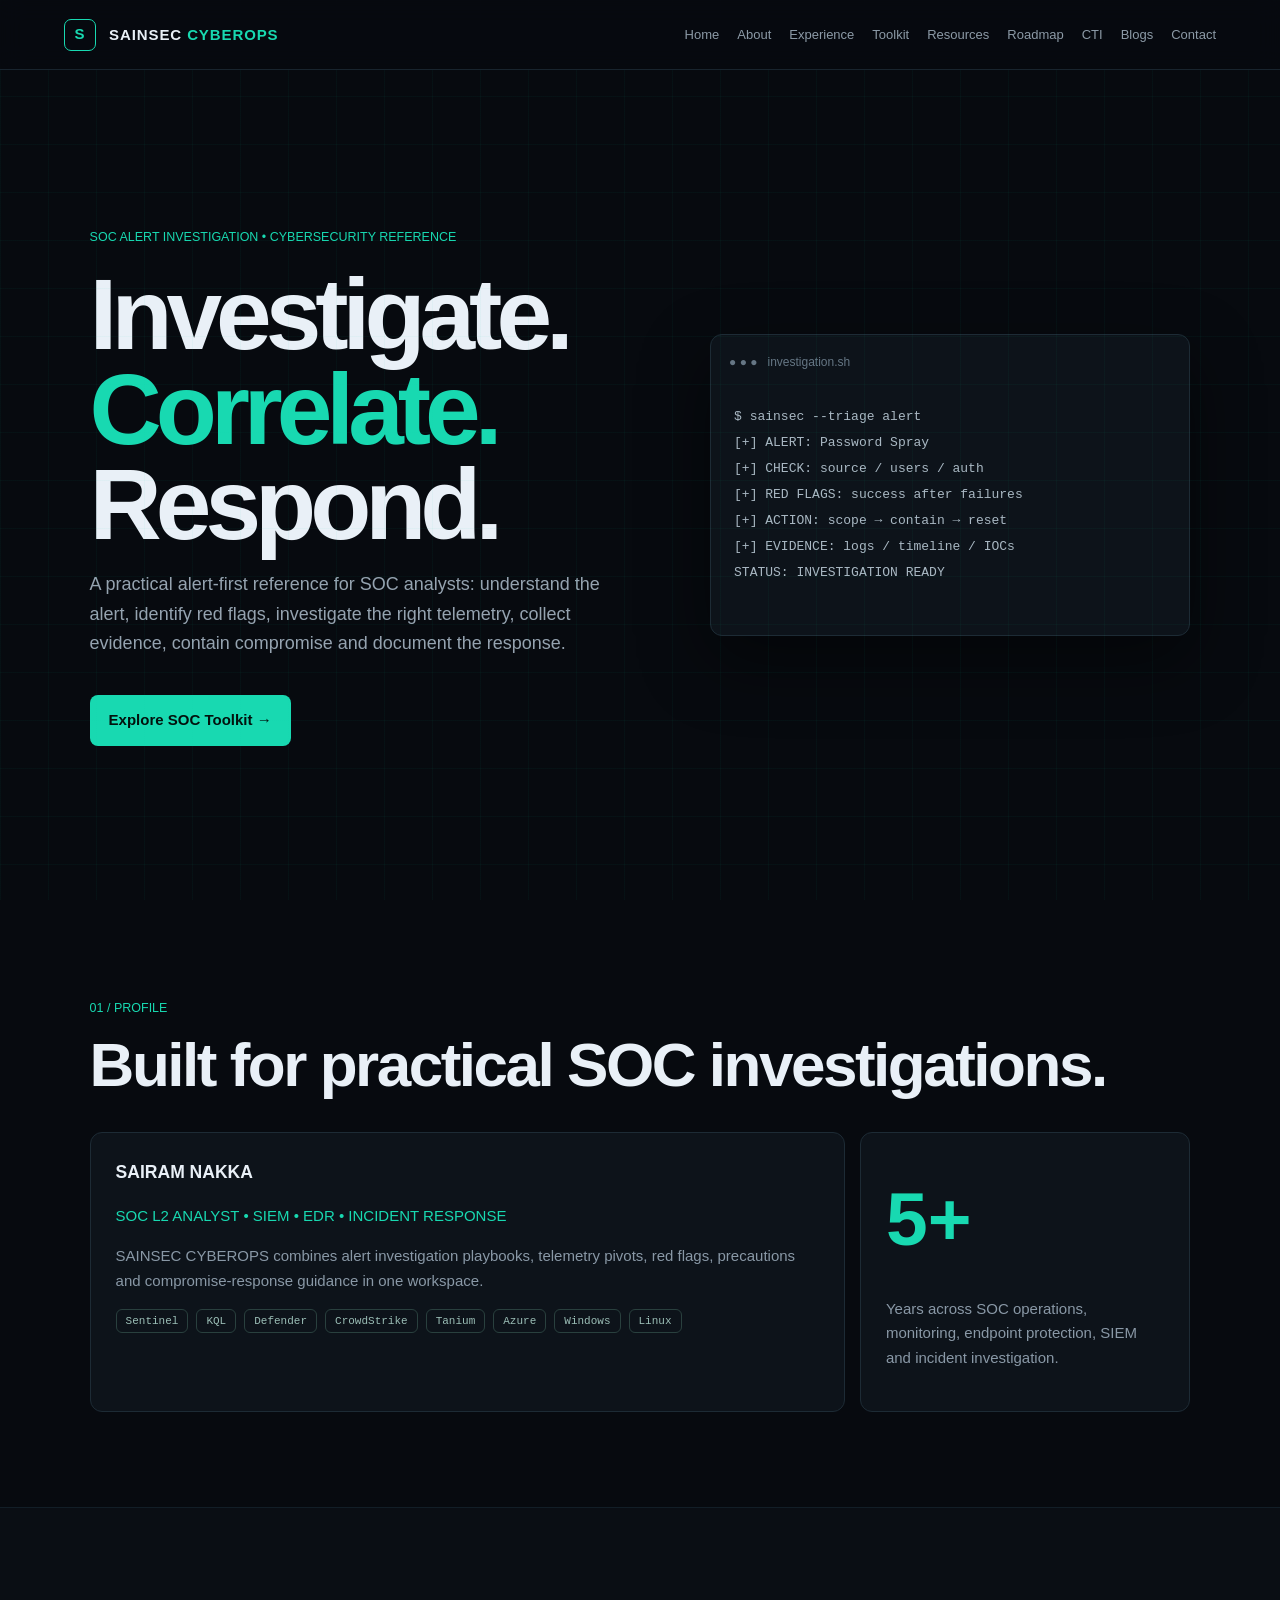
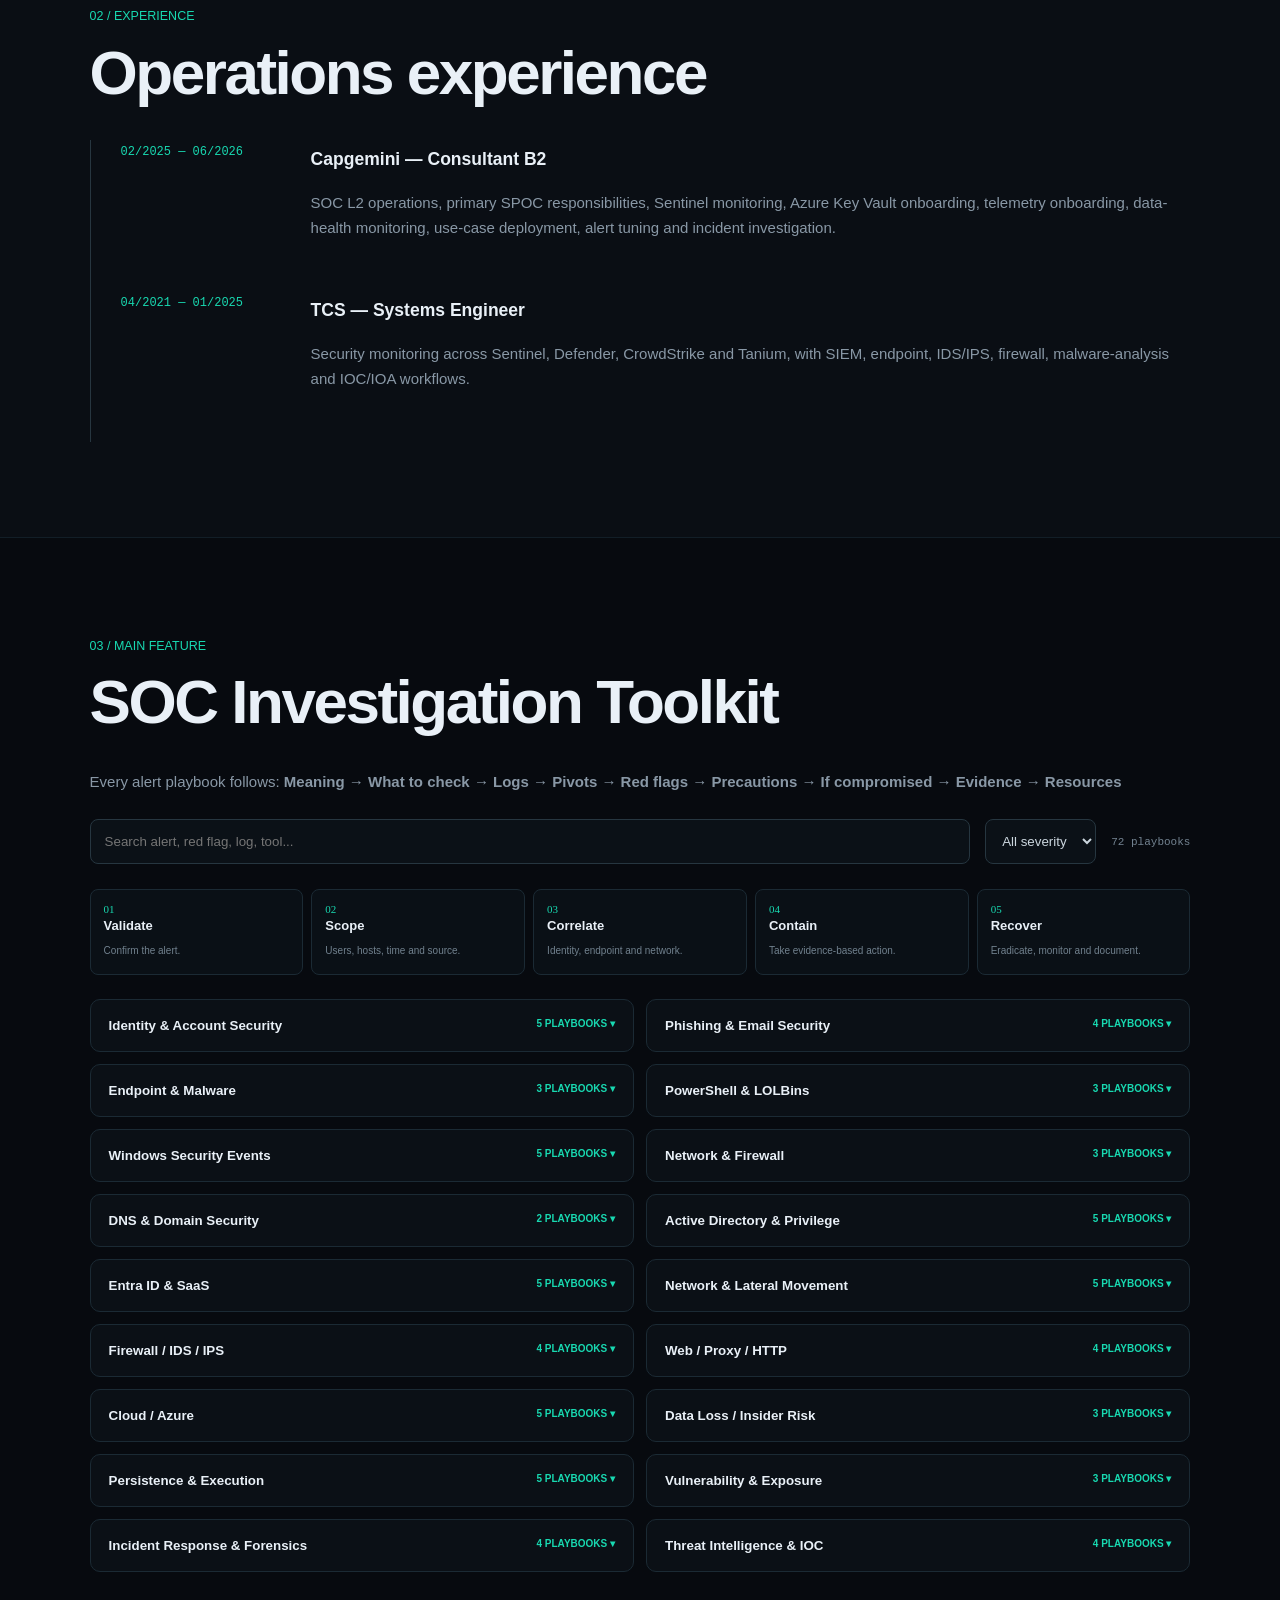
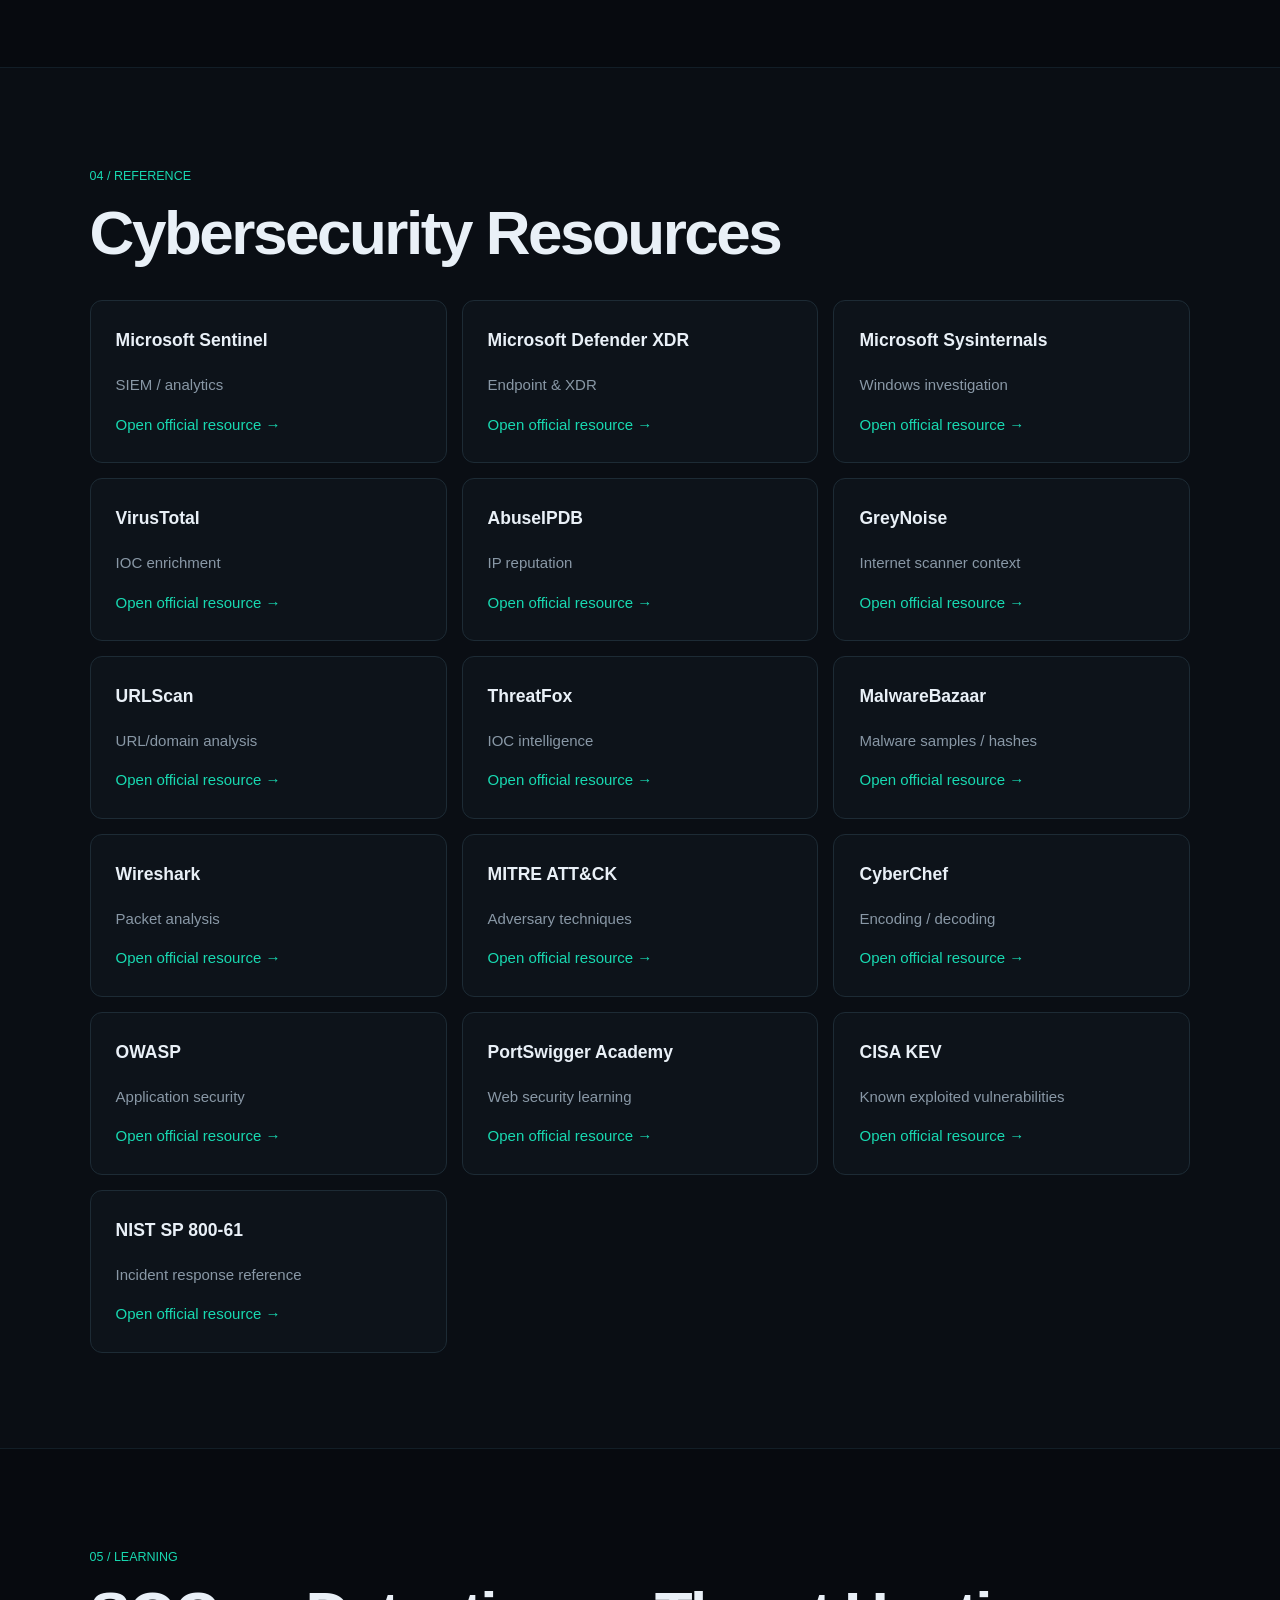
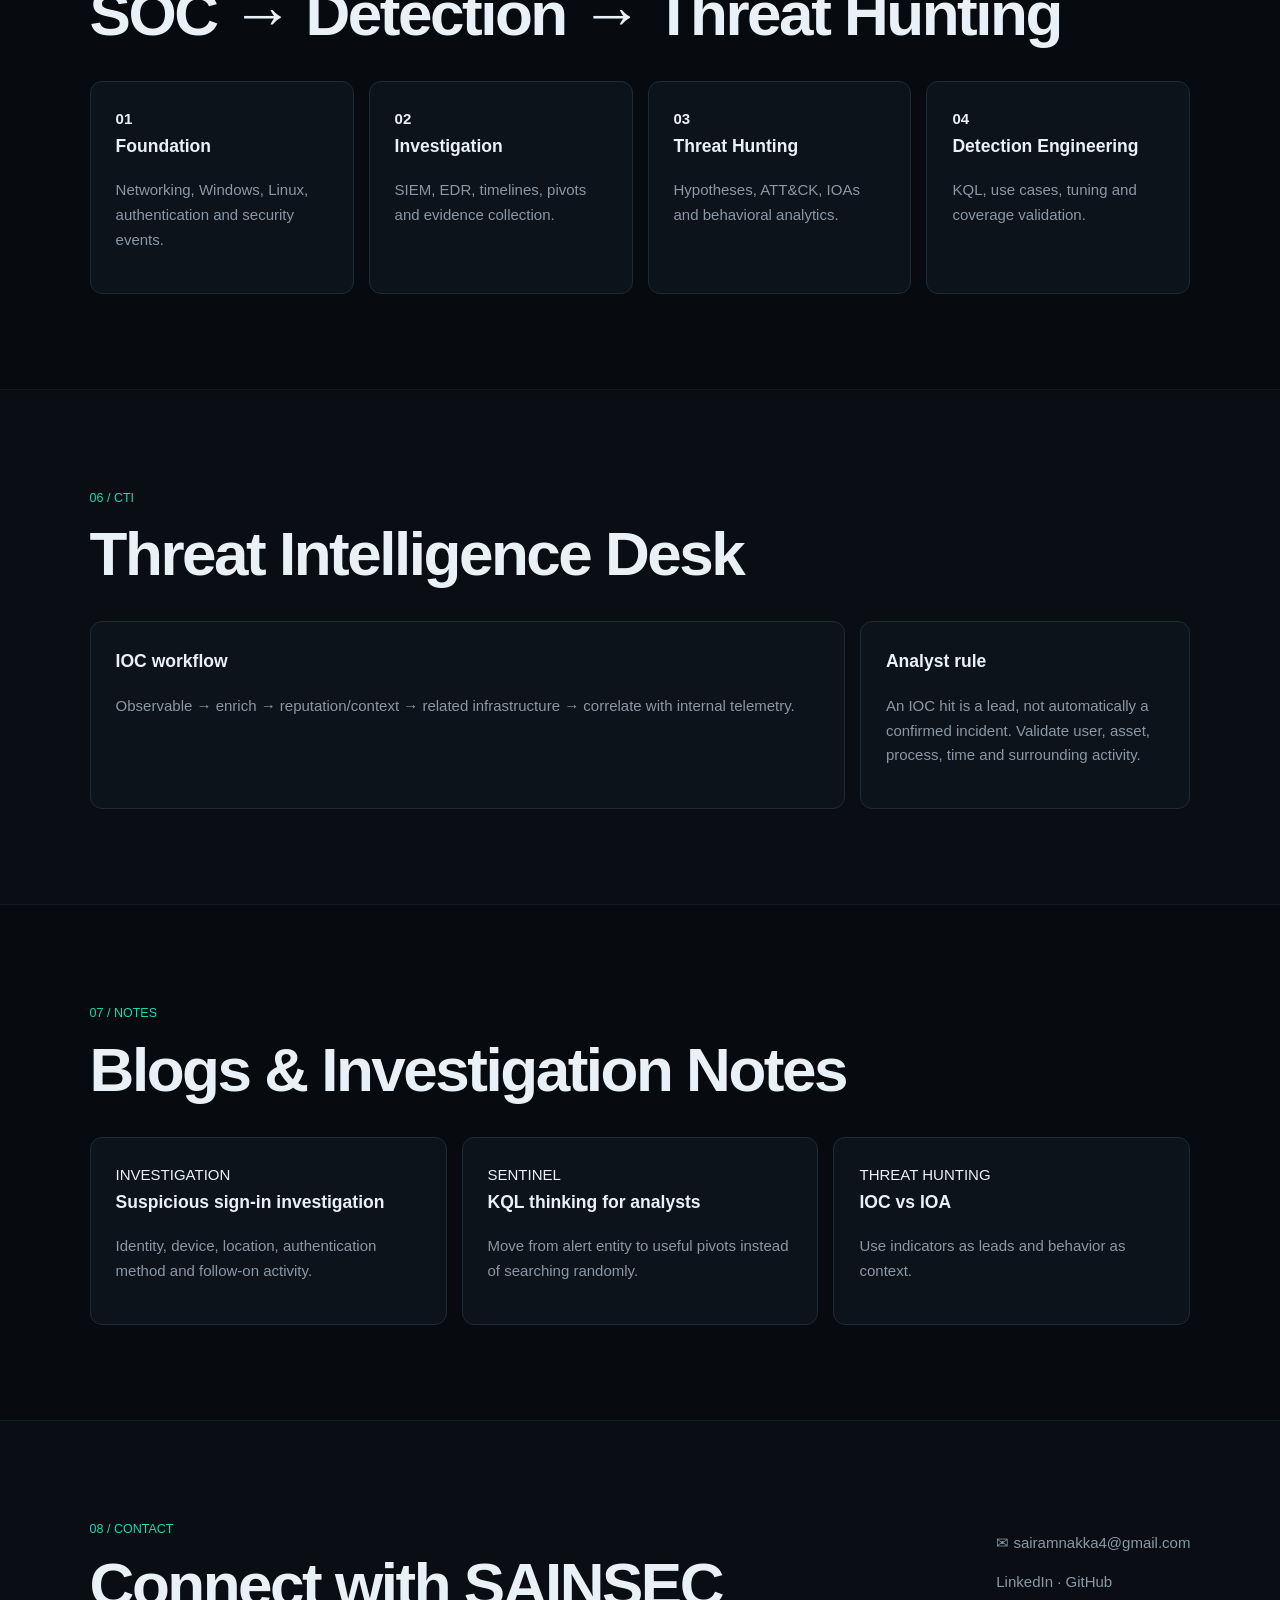
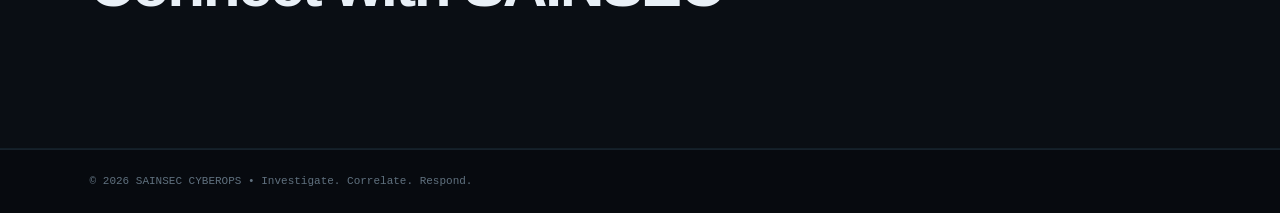
==== index.html @ 19886280 "Initial SAINSEC CYBEROPS website" ====
<!doctype html><html lang="en"><head>
<meta charset="utf-8"><meta name="viewport" content="width=device-width,initial-scale=1">
<title>SAINSEC CYBEROPS</title><meta name="description" content="SOC Alert Investigation & Cybersecurity Reference">
<link rel="stylesheet" href="style.css"></head><body>
<header><a class="brand" href="#home"><b>S</b> SAINSEC <span>CYBEROPS</span></a>
<nav><a href="#home">Home</a><a href="#about">About</a><a href="#experience">Experience</a><a href="#toolkit">Toolkit</a><a href="#resources">Resources</a><a href="#roadmap">Roadmap</a><a href="#cti">CTI</a><a href="#blogs">Blogs</a><a href="#contact">Contact</a></nav><button id="menu">☰</button></header>
<main>
<section id="home" class="hero"><div><small>SOC ALERT INVESTIGATION • CYBERSECURITY REFERENCE</small><h1>Investigate.<br><em>Correlate.</em><br>Respond.</h1><p>A practical alert-first reference for SOC analysts: understand the alert, identify red flags, investigate the right telemetry, collect evidence, contain compromise and document the response.</p><a class="btn" href="#toolkit">Explore SOC Toolkit →</a></div><div class="terminal"><div>● ● ● &nbsp; investigation.sh</div><pre>$ sainsec --triage alert
[+] ALERT: Password Spray
[+] CHECK: source / users / auth
[+] RED FLAGS: success after failures
[+] ACTION: scope → contain → reset
[+] EVIDENCE: logs / timeline / IOCs
STATUS: INVESTIGATION READY</pre></div></section>

<section id="about"><small>01 / PROFILE</small><h2>Built for practical SOC investigations.</h2><div class="cards two"><article><h3>SAIRAM NAKKA</h3><p class="green">SOC L2 ANALYST • SIEM • EDR • INCIDENT RESPONSE</p><p>SAINSEC CYBEROPS combines alert investigation playbooks, telemetry pivots, red flags, precautions and compromise-response guidance in one workspace.</p><div class="chips"><span>Sentinel</span><span>KQL</span><span>Defender</span><span>CrowdStrike</span><span>Tanium</span><span>Azure</span><span>Windows</span><span>Linux</span></div></article><article><strong class="big">5+</strong><p>Years across SOC operations, monitoring, endpoint protection, SIEM and incident investigation.</p></article></div></section>

<section id="experience" class="dark"><small>02 / EXPERIENCE</small><h2>Operations experience</h2><div class="timeline"><article><b>02/2025 — 06/2026</b><div><h3>Capgemini — Consultant B2</h3><p>SOC L2 operations, primary SPOC responsibilities, Sentinel monitoring, Azure Key Vault onboarding, telemetry onboarding, data-health monitoring, use-case deployment, alert tuning and incident investigation.</p></div></article><article><b>04/2021 — 01/2025</b><div><h3>TCS — Systems Engineer</h3><p>Security monitoring across Sentinel, Defender, CrowdStrike and Tanium, with SIEM, endpoint, IDS/IPS, firewall, malware-analysis and IOC/IOA workflows.</p></div></article></div></section>

<section id="toolkit"><small>03 / MAIN FEATURE</small><h2>SOC Investigation Toolkit</h2><p class="muted">Every alert playbook follows: <b>Meaning → What to check → Logs → Pivots → Red flags → Precautions → If compromised → Evidence → Resources</b></p>
<div class="toolbar"><input id="search" placeholder="Search alert, red flag, log, tool..."><span id="count"></span></div><div class="methodology">
<div><b>01</b><span>Validate</span><small>Confirm the alert.</small></div>
<div><b>02</b><span>Scope</span><small>Users, hosts, time and source.</small></div>
<div><b>03</b><span>Correlate</span><small>Identity, endpoint and network.</small></div>
<div><b>04</b><span>Contain</span><small>Take evidence-based action.</small></div>
<div><b>05</b><span>Recover</span><small>Eradicate, monitor and document.</small></div>
</div><div id="toolkitGrid"></div></section>

<section id="resources" class="dark"><small>04 / REFERENCE</small><h2>Cybersecurity Resources</h2><div id="resourcesGrid" class="cards three"></div></section>
<section id="roadmap"><small>05 / LEARNING</small><h2>SOC → Detection → Threat Hunting</h2><div class="cards four"><article><b>01</b><h3>Foundation</h3><p>Networking, Windows, Linux, authentication and security events.</p></article><article><b>02</b><h3>Investigation</h3><p>SIEM, EDR, timelines, pivots and evidence collection.</p></article><article><b>03</b><h3>Threat Hunting</h3><p>Hypotheses, ATT&CK, IOAs and behavioral analytics.</p></article><article><b>04</b><h3>Detection Engineering</h3><p>KQL, use cases, tuning and coverage validation.</p></article></div></section>
<section id="cti" class="dark"><small>06 / CTI</small><h2>Threat Intelligence Desk</h2><div class="cards two"><article><h3>IOC workflow</h3><p>Observable → enrich → reputation/context → related infrastructure → correlate with internal telemetry.</p></article><article><h3>Analyst rule</h3><p>An IOC hit is a lead, not automatically a confirmed incident. Validate user, asset, process, time and surrounding activity.</p></article></div></section>
<section id="blogs"><small>07 / NOTES</small><h2>Blogs & Investigation Notes</h2><div class="cards three"><article><span>INVESTIGATION</span><h3>Suspicious sign-in investigation</h3><p>Identity, device, location, authentication method and follow-on activity.</p></article><article><span>SENTINEL</span><h3>KQL thinking for analysts</h3><p>Move from alert entity to useful pivots instead of searching randomly.</p></article><article><span>THREAT HUNTING</span><h3>IOC vs IOA</h3><p>Use indicators as leads and behavior as context.</p></article></div></section>
<section id="contact" class="dark contact"><div><small>08 / CONTACT</small><h2>Connect with SAINSEC</h2></div><div><p>✉ sairamnakka4@gmail.com</p><p><a href="https://www.linkedin.com/in/sairam-nakka-2b150a191">LinkedIn</a> · <a href="https://github.com/sairamnakka4">GitHub</a></p></div></section>
</main><footer>© 2026 SAINSEC CYBEROPS • Investigate. Correlate. Respond.</footer><script src="app.js"></script></body></html>
---- style.css ----
*{box-sizing:border-box}html{scroll-behavior:smooth}body{margin:0;background:#070a0f;color:#e9f0f7;font:15px/1.65 Inter,Arial,sans-serif}body:before{content:"";position:fixed;inset:0;pointer-events:none;background:linear-gradient(#12d9b10a 1px,transparent 1px),linear-gradient(90deg,#12d9b10a 1px,transparent 1px);background-size:48px 48px}a{color:inherit;text-decoration:none}header{position:sticky;top:0;z-index:5;height:70px;display:flex;align-items:center;justify-content:space-between;padding:0 5vw;background:#070a0fee;backdrop-filter:blur(12px);border-bottom:1px solid #18242e}.brand{font-weight:800;letter-spacing:.06em}.brand b{display:inline-grid;place-items:center;width:32px;height:32px;border:1px solid #18d9b1;color:#18d9b1;border-radius:7px;margin-right:8px}.brand span,small,.green{color:#18d9b1}nav{display:flex;gap:18px;color:#8c9aa7;font-size:13px}nav a:hover{color:#18d9b1}#menu{display:none;background:none;border:0;color:#18d9b1;font-size:24px}.hero,section{max-width:1450px;margin:auto;padding:95px 7vw}.hero{min-height:calc(100vh - 70px);display:grid;grid-template-columns:1.05fr .95fr;align-items:center;gap:7vw}.hero h1{font-size:clamp(55px,8vw,100px);line-height:.95;letter-spacing:-.06em;margin:18px 0}.hero em{color:#18d9b1;font-style:normal}.hero p{max-width:680px;color:#95a3b0;font-size:18px}.btn{display:inline-block;margin-top:18px;background:#18d9b1;color:#03110d;padding:13px 19px;border-radius:8px;font-weight:800}.terminal,article{background:#0d131a;border:1px solid #1d2b35;border-radius:12px}.terminal{padding:18px;box-shadow:0 25px 70px #0007}.terminal pre{white-space:pre-wrap;font:13px/2 "JetBrains Mono",monospace;color:#a9b8c3;padding:18px 5px}.terminal div{color:#657684;font-size:12px}.dark{max-width:none;background:#0a0e14;border-top:1px solid #121e27;border-bottom:1px solid #121e27}h2{font-size:clamp(38px,5vw,62px);line-height:1.05;letter-spacing:-.04em;margin:12px 0 35px}h3{margin-top:0}.cards{display:grid;gap:15px}.cards.two{grid-template-columns:1.6fr .7fr}.cards.three{grid-template-columns:repeat(3,1fr)}.cards.four{grid-template-columns:repeat(4,1fr)}article{padding:25px}.muted,p{color:#8998a6}.chips{display:flex;flex-wrap:wrap;gap:8px}.chips span{border:1px solid #29403e;border-radius:6px;padding:5px 9px;font:11px monospace;color:#9bbeb6}.big{font-size:75px;color:#18d9b1}.timeline{border-left:1px solid #273640}.timeline article{border:0;background:none;border-radius:0;display:grid;grid-template-columns:190px 1fr;padding:5px 0 35px 30px}.timeline article>b{color:#18d9b1;font:12px monospace}.toolbar{display:flex;gap:15px;margin:25px 0}.toolbar input{flex:1;background:#0b1117;border:1px solid #263640;color:#fff;padding:14px;border-radius:8px;outline:0}.toolbar input:focus{border-color:#18d9b1}.toolbar span{font:11px monospace;color:#738391;align-self:center}#toolkitGrid{display:grid;grid-template-columns:repeat(2,1fr);gap:12px}.category{border:1px solid #1b2a34;border-radius:10px;background:#0b1016;overflow:hidden}.cat-head,.alert button{width:100%;background:none;border:0;color:#e9f0f7;text-align:left;cursor:pointer}.cat-head{padding:18px;display:flex;justify-content:space-between;font-weight:700}.cat-head small{font-size:10px}.alerts{display:none;border-top:1px solid #1b2a34}.category.open .alerts{display:block}.alert{border:0;border-radius:0;border-bottom:1px solid #18252e}.alert button{padding:14px 18px;color:#b9c6d0;display:flex;justify-content:space-between}.alert button:hover{color:#18d9b1}.detail{display:none;padding:0 18px 20px}.alert.active .detail{display:block}.row{margin:11px 0}.row b{display:block;color:#18d9b1;font:10px monospace;text-transform:uppercase;margin-bottom:3px}.flag{color:#ff8a8a}.action{color:#9fe6bb}.links{display:flex;flex-wrap:wrap;gap:6px}.links a{font:10px monospace;color:#bcece0;border:1px solid #285046;padding:4px 7px;border-radius:5px}.contact{display:flex;justify-content:space-between;gap:30px}footer{padding:25px 7vw;color:#60717f;font:11px monospace;border-top:1px solid #17212b}@media(max-width:900px){nav{display:none}#menu{display:block}header:has(+main){}body.mobile nav{display:flex;position:absolute;top:70px;left:0;right:0;background:#070a0f;flex-direction:column;padding:20px 7vw}.hero,.cards.two{grid-template-columns:1fr}#toolkitGrid{grid-template-columns:1fr}.cards.three,.cards.four{grid-template-columns:1fr 1fr}.contact{display:block}.timeline article{grid-template-columns:1fr;gap:3px}}@media(max-width:600px){.hero,section{padding:70px 5vw}.cards.three,.cards.four{grid-template-columns:1fr}.hero h1{font-size:55px}}
.stack-grid{display:grid;grid-template-columns:repeat(4,1fr);gap:13px}.stack-grid>div{padding:21px;background:#0d131a;border:1px solid #1d2b35;border-radius:10px}.stack-grid b{color:#18d9b1;font-size:14px}.stack-grid p{font-size:12px;margin-bottom:0}.query{display:block;background:#080d12;border:1px solid #1e343b;border-radius:6px;padding:10px;color:#b7d9d0;font:11px/1.6 "JetBrains Mono",monospace;white-space:pre-wrap}@media(max-width:1100px){.stack-grid{grid-template-columns:repeat(2,1fr)}}@media(max-width:600px){.stack-grid{grid-template-columns:1fr}}

.methodology{display:grid;grid-template-columns:repeat(5,1fr);gap:8px;margin:0 0 24px}
.methodology>div{background:#0a1016;border:1px solid #1b2a34;border-radius:8px;padding:13px}
.methodology b{display:block;color:#18d9b1;font:11px "JetBrains Mono"}
.methodology span{display:block;font-weight:700;font-size:13px}
.methodology small{color:#71818e;font-size:10px}
#severity{background:#0b1117;border:1px solid #263640;color:#cbd6de;padding:13px 12px;border-radius:8px;outline:0}
.copyrow{display:flex;justify-content:flex-end;margin-top:7px}
.copy-kql{background:#12201f;border:1px solid #285046;color:#bcece0;padding:5px 8px;border-radius:5px;font:10px "JetBrains Mono";cursor:pointer}
.copy-kql:hover{border-color:#18d9b1;color:#18d9b1}
.query-note{display:block;color:#637482;margin-top:7px}
@media(max-width:900px){.methodology{grid-template-columns:1fr 1fr}.toolbar{flex-wrap:wrap}.toolbar input{min-width:100%}}
@media(max-width:600px){.methodology{grid-template-columns:1fr}.toolbar{display:block}.toolbar>*{width:100%;margin:0 0 8px}}
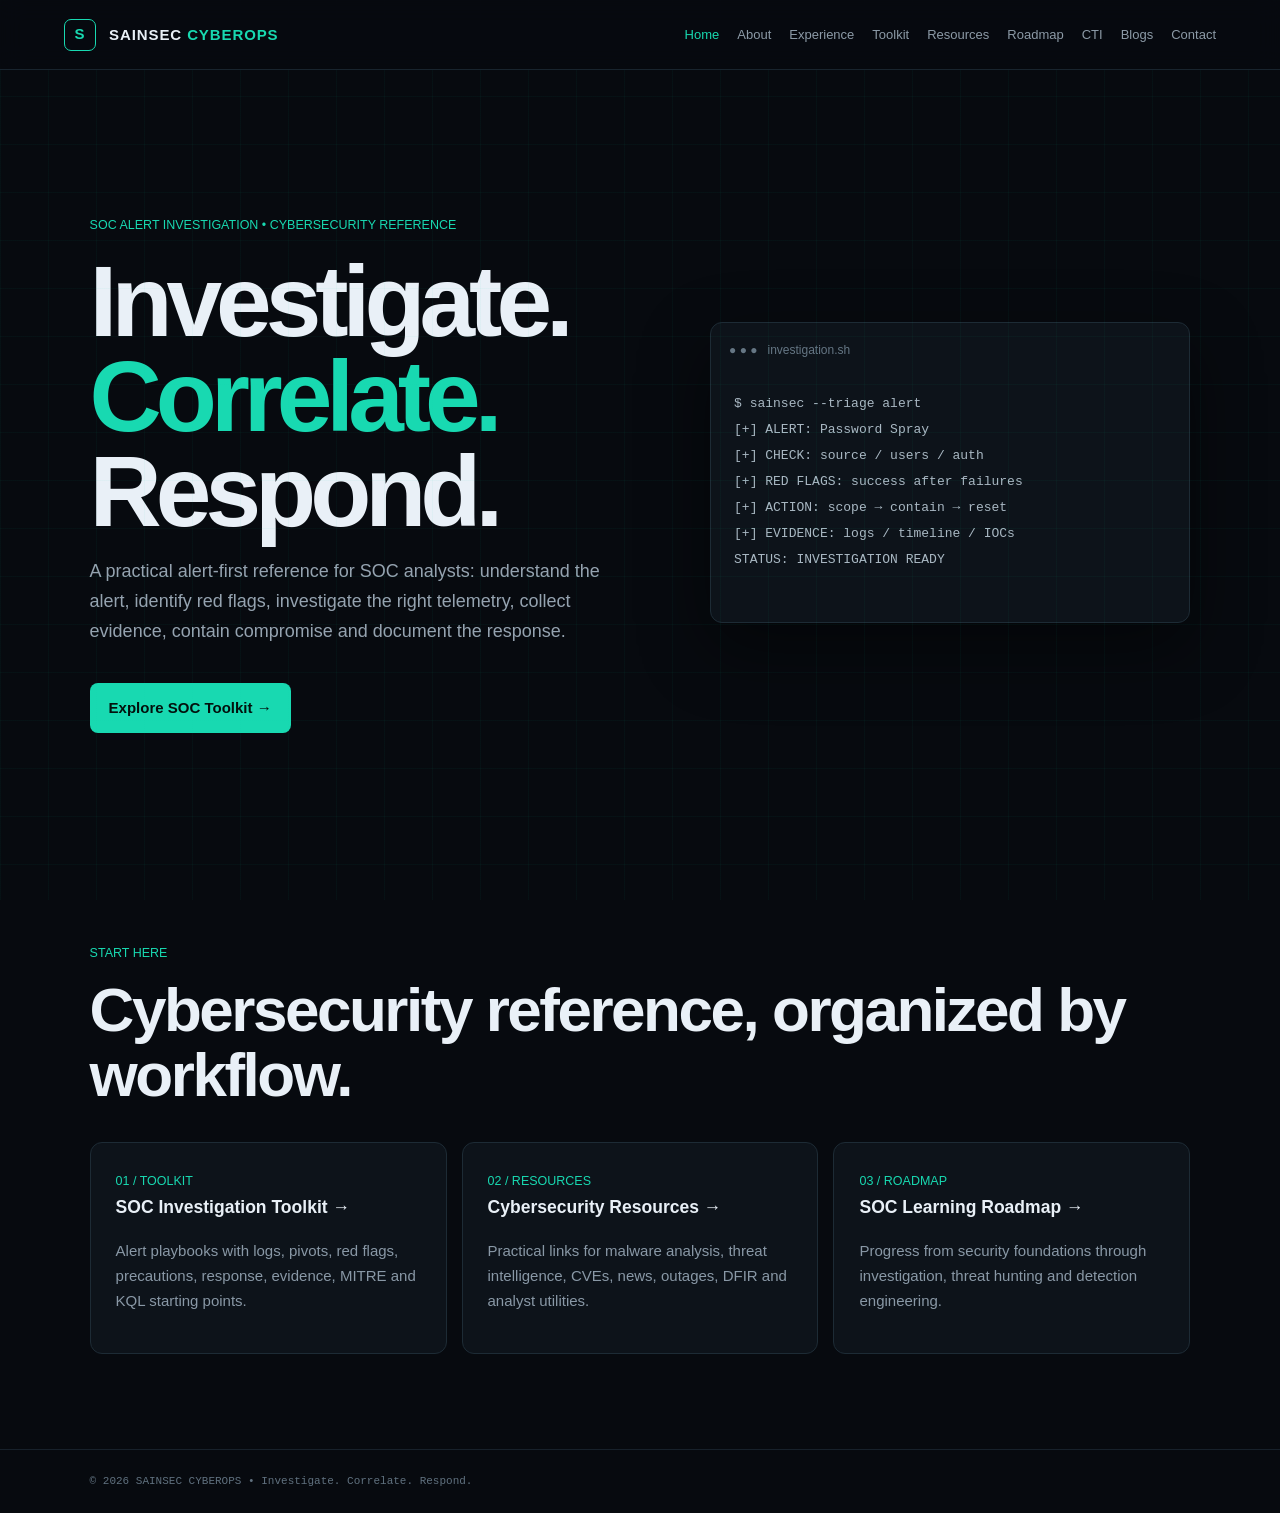
==== commit 58accdcf: "SAINSEC CYBEROPS to multi-page website" ====
--- a/index.html
+++ b/index.html
@@ -1,34 +1,9 @@
-<!doctype html><html lang="en"><head>
-<meta charset="utf-8"><meta name="viewport" content="width=device-width,initial-scale=1">
-<title>SAINSEC CYBEROPS</title><meta name="description" content="SOC Alert Investigation & Cybersecurity Reference">
-<link rel="stylesheet" href="style.css"></head><body>
-<header><a class="brand" href="#home"><b>S</b> SAINSEC <span>CYBEROPS</span></a>
-<nav><a href="#home">Home</a><a href="#about">About</a><a href="#experience">Experience</a><a href="#toolkit">Toolkit</a><a href="#resources">Resources</a><a href="#roadmap">Roadmap</a><a href="#cti">CTI</a><a href="#blogs">Blogs</a><a href="#contact">Contact</a></nav><button id="menu">☰</button></header>
-<main>
-<section id="home" class="hero"><div><small>SOC ALERT INVESTIGATION • CYBERSECURITY REFERENCE</small><h1>Investigate.<br><em>Correlate.</em><br>Respond.</h1><p>A practical alert-first reference for SOC analysts: understand the alert, identify red flags, investigate the right telemetry, collect evidence, contain compromise and document the response.</p><a class="btn" href="#toolkit">Explore SOC Toolkit →</a></div><div class="terminal"><div>● ● ● &nbsp; investigation.sh</div><pre>$ sainsec --triage alert
+<!doctype html><html lang="en"><head><meta charset="utf-8"><meta name="viewport" content="width=device-width,initial-scale=1"><title>SOC Alert Investigation & Cybersecurity Reference | SAINSEC CYBEROPS</title><meta name="description" content="Practical SOC alert investigation, cybersecurity tooling, threat intelligence and incident response reference."><link rel="stylesheet" href="style.css"></head><body><header><a class="brand" href="index.html"><b>S</b> SAINSEC <span>CYBEROPS</span></a><nav><a class="active" href="index.html">Home</a><a class="" href="about.html">About</a><a class="" href="experience.html">Experience</a><a class="" href="toolkit.html">Toolkit</a><a class="" href="resources.html">Resources</a><a class="" href="roadmap.html">Roadmap</a><a class="" href="cti.html">CTI</a><a class="" href="blogs.html">Blogs</a><a class="" href="contact.html">Contact</a></nav><button id="menu">☰</button></header><main>
+<section class="hero page-hero"><div><small>SOC ALERT INVESTIGATION • CYBERSECURITY REFERENCE</small><h1>Investigate.<br><em>Correlate.</em><br>Respond.</h1><p>A practical alert-first reference for SOC analysts: understand the alert, identify red flags, investigate the right telemetry, collect evidence, contain compromise and document the response.</p><a class="btn" href="toolkit.html">Explore SOC Toolkit →</a></div><div class="terminal"><div>● ● ● &nbsp; investigation.sh</div><pre>$ sainsec --triage alert
 [+] ALERT: Password Spray
 [+] CHECK: source / users / auth
 [+] RED FLAGS: success after failures
 [+] ACTION: scope → contain → reset
 [+] EVIDENCE: logs / timeline / IOCs
 STATUS: INVESTIGATION READY</pre></div></section>
-
-<section id="about"><small>01 / PROFILE</small><h2>Built for practical SOC investigations.</h2><div class="cards two"><article><h3>SAIRAM NAKKA</h3><p class="green">SOC L2 ANALYST • SIEM • EDR • INCIDENT RESPONSE</p><p>SAINSEC CYBEROPS combines alert investigation playbooks, telemetry pivots, red flags, precautions and compromise-response guidance in one workspace.</p><div class="chips"><span>Sentinel</span><span>KQL</span><span>Defender</span><span>CrowdStrike</span><span>Tanium</span><span>Azure</span><span>Windows</span><span>Linux</span></div></article><article><strong class="big">5+</strong><p>Years across SOC operations, monitoring, endpoint protection, SIEM and incident investigation.</p></article></div></section>
-
-<section id="experience" class="dark"><small>02 / EXPERIENCE</small><h2>Operations experience</h2><div class="timeline"><article><b>02/2025 — 06/2026</b><div><h3>Capgemini — Consultant B2</h3><p>SOC L2 operations, primary SPOC responsibilities, Sentinel monitoring, Azure Key Vault onboarding, telemetry onboarding, data-health monitoring, use-case deployment, alert tuning and incident investigation.</p></div></article><article><b>04/2021 — 01/2025</b><div><h3>TCS — Systems Engineer</h3><p>Security monitoring across Sentinel, Defender, CrowdStrike and Tanium, with SIEM, endpoint, IDS/IPS, firewall, malware-analysis and IOC/IOA workflows.</p></div></article></div></section>
-
-<section id="toolkit"><small>03 / MAIN FEATURE</small><h2>SOC Investigation Toolkit</h2><p class="muted">Every alert playbook follows: <b>Meaning → What to check → Logs → Pivots → Red flags → Precautions → If compromised → Evidence → Resources</b></p>
-<div class="toolbar"><input id="search" placeholder="Search alert, red flag, log, tool..."><span id="count"></span></div><div class="methodology">
-<div><b>01</b><span>Validate</span><small>Confirm the alert.</small></div>
-<div><b>02</b><span>Scope</span><small>Users, hosts, time and source.</small></div>
-<div><b>03</b><span>Correlate</span><small>Identity, endpoint and network.</small></div>
-<div><b>04</b><span>Contain</span><small>Take evidence-based action.</small></div>
-<div><b>05</b><span>Recover</span><small>Eradicate, monitor and document.</small></div>
-</div><div id="toolkitGrid"></div></section>
-
-<section id="resources" class="dark"><small>04 / REFERENCE</small><h2>Cybersecurity Resources</h2><div id="resourcesGrid" class="cards three"></div></section>
-<section id="roadmap"><small>05 / LEARNING</small><h2>SOC → Detection → Threat Hunting</h2><div class="cards four"><article><b>01</b><h3>Foundation</h3><p>Networking, Windows, Linux, authentication and security events.</p></article><article><b>02</b><h3>Investigation</h3><p>SIEM, EDR, timelines, pivots and evidence collection.</p></article><article><b>03</b><h3>Threat Hunting</h3><p>Hypotheses, ATT&CK, IOAs and behavioral analytics.</p></article><article><b>04</b><h3>Detection Engineering</h3><p>KQL, use cases, tuning and coverage validation.</p></article></div></section>
-<section id="cti" class="dark"><small>06 / CTI</small><h2>Threat Intelligence Desk</h2><div class="cards two"><article><h3>IOC workflow</h3><p>Observable → enrich → reputation/context → related infrastructure → correlate with internal telemetry.</p></article><article><h3>Analyst rule</h3><p>An IOC hit is a lead, not automatically a confirmed incident. Validate user, asset, process, time and surrounding activity.</p></article></div></section>
-<section id="blogs"><small>07 / NOTES</small><h2>Blogs & Investigation Notes</h2><div class="cards three"><article><span>INVESTIGATION</span><h3>Suspicious sign-in investigation</h3><p>Identity, device, location, authentication method and follow-on activity.</p></article><article><span>SENTINEL</span><h3>KQL thinking for analysts</h3><p>Move from alert entity to useful pivots instead of searching randomly.</p></article><article><span>THREAT HUNTING</span><h3>IOC vs IOA</h3><p>Use indicators as leads and behavior as context.</p></article></div></section>
-<section id="contact" class="dark contact"><div><small>08 / CONTACT</small><h2>Connect with SAINSEC</h2></div><div><p>✉ sairamnakka4@gmail.com</p><p><a href="https://www.linkedin.com/in/sairam-nakka-2b150a191">LinkedIn</a> · <a href="https://github.com/sairamnakka4">GitHub</a></p></div></section>
-</main><footer>© 2026 SAINSEC CYBEROPS • Investigate. Correlate. Respond.</footer><script src="app.js"></script></body></html>+<section class="home-links"><small>START HERE</small><h2>Cybersecurity reference, organized by workflow.</h2><div class="cards three"><a class="article-link" href="toolkit.html"><article><small>01 / TOOLKIT</small><h3>SOC Investigation Toolkit →</h3><p>Alert playbooks with logs, pivots, red flags, precautions, response, evidence, MITRE and KQL starting points.</p></article></a><a class="article-link" href="resources.html"><article><small>02 / RESOURCES</small><h3>Cybersecurity Resources →</h3><p>Practical links for malware analysis, threat intelligence, CVEs, news, outages, DFIR and analyst utilities.</p></article></a><a class="article-link" href="roadmap.html"><article><small>03 / ROADMAP</small><h3>SOC Learning Roadmap →</h3><p>Progress from security foundations through investigation, threat hunting and detection engineering.</p></article></a></div></section></main><footer>© 2026 SAINSEC CYBEROPS • Investigate. Correlate. Respond.</footer><script src="app.js"></script></body></html>
--- a/style.css
+++ b/style.css
@@ -13,3 +13,17 @@
 .query-note{display:block;color:#637482;margin-top:7px}
 @media(max-width:900px){.methodology{grid-template-columns:1fr 1fr}.toolbar{flex-wrap:wrap}.toolbar input{min-width:100%}}
 @media(max-width:600px){.methodology{grid-template-columns:1fr}.toolbar{display:block}.toolbar>*{width:100%;margin:0 0 8px}}
+/* ===== RESOURCE REFERENCE CARDS ===== */
+#resourcesGrid{display:grid;gap:12px}.resource-category{border:1px solid #1b2a34;border-radius:10px;background:#0b1016;overflow:hidden}.resource-cat-head{width:100%;background:none;border:0;color:#e9f0f7;text-align:left;cursor:pointer;padding:18px;display:flex;justify-content:space-between;align-items:center;gap:20px}.resource-cat-head:hover{background:#0e151c}.resource-cat-head span:first-child{display:flex;flex-direction:column;gap:3px}.resource-cat-head small{font:10px "JetBrains Mono",monospace;color:#18d9b1}.resource-cat-head strong{font-size:18px}.resource-count{font:10px "JetBrains Mono",monospace;color:#738391;white-space:nowrap}.resource-desc{display:none;padding:0 18px 16px;color:#8998a6;font-size:13px;border-bottom:1px solid #1b2a34}.resource-items{display:none;padding:12px;gap:10px}.resource-category.open .resource-desc{display:block}.resource-category.open .resource-items{display:grid;grid-template-columns:repeat(2,1fr)}.resource-card{padding:17px;border:1px solid #1d2b35;background:#0d131a;border-radius:10px}.resource-card h3{font-size:15px;margin:0}.resource-top{display:flex;align-items:center;justify-content:space-between;gap:10px}.resource-link{font:10px "JetBrains Mono",monospace;color:#18d9b1;border:1px solid #285046;padding:5px 8px;border-radius:5px;white-space:nowrap}.resource-link:hover{border-color:#18d9b1;background:#12201f}.resource-card ul{margin:12px 0 0;padding-left:18px}.resource-card li{color:#8998a6;font-size:12px;line-height:1.65;margin:5px 0}.resource-card li b{color:#18d9b1;font:10px "JetBrains Mono",monospace;text-transform:uppercase}@media(max-width:900px){.resource-category.open .resource-items{grid-template-columns:1fr}}@media(max-width:600px){.resource-cat-head{align-items:flex-start}.resource-count{font-size:9px}.resource-card{padding:14px}}
+/* ===== MULTI-PAGE NAVIGATION ===== */
+nav a.active{color:#18d9b1}
+.page-head{max-width:1450px;padding-top:90px;padding-bottom:55px}
+.page-head h1{font-size:clamp(48px,7vw,88px);line-height:1;letter-spacing:-.055em;max-width:1000px;margin:14px 0 20px}
+.page-head>p{max-width:850px;font-size:18px}
+.page-hero{padding-top:70px}
+.home-links{padding-top:40px}
+.article-link{display:block}
+.article-link article{height:100%;transition:transform .18s,border-color .18s}
+.article-link:hover article{transform:translateY(-3px);border-color:#18d9b1}
+.resources-page-grid{display:grid;gap:12px}
+@media(max-width:900px){.page-head{padding-top:70px}.page-hero{padding-top:60px}}
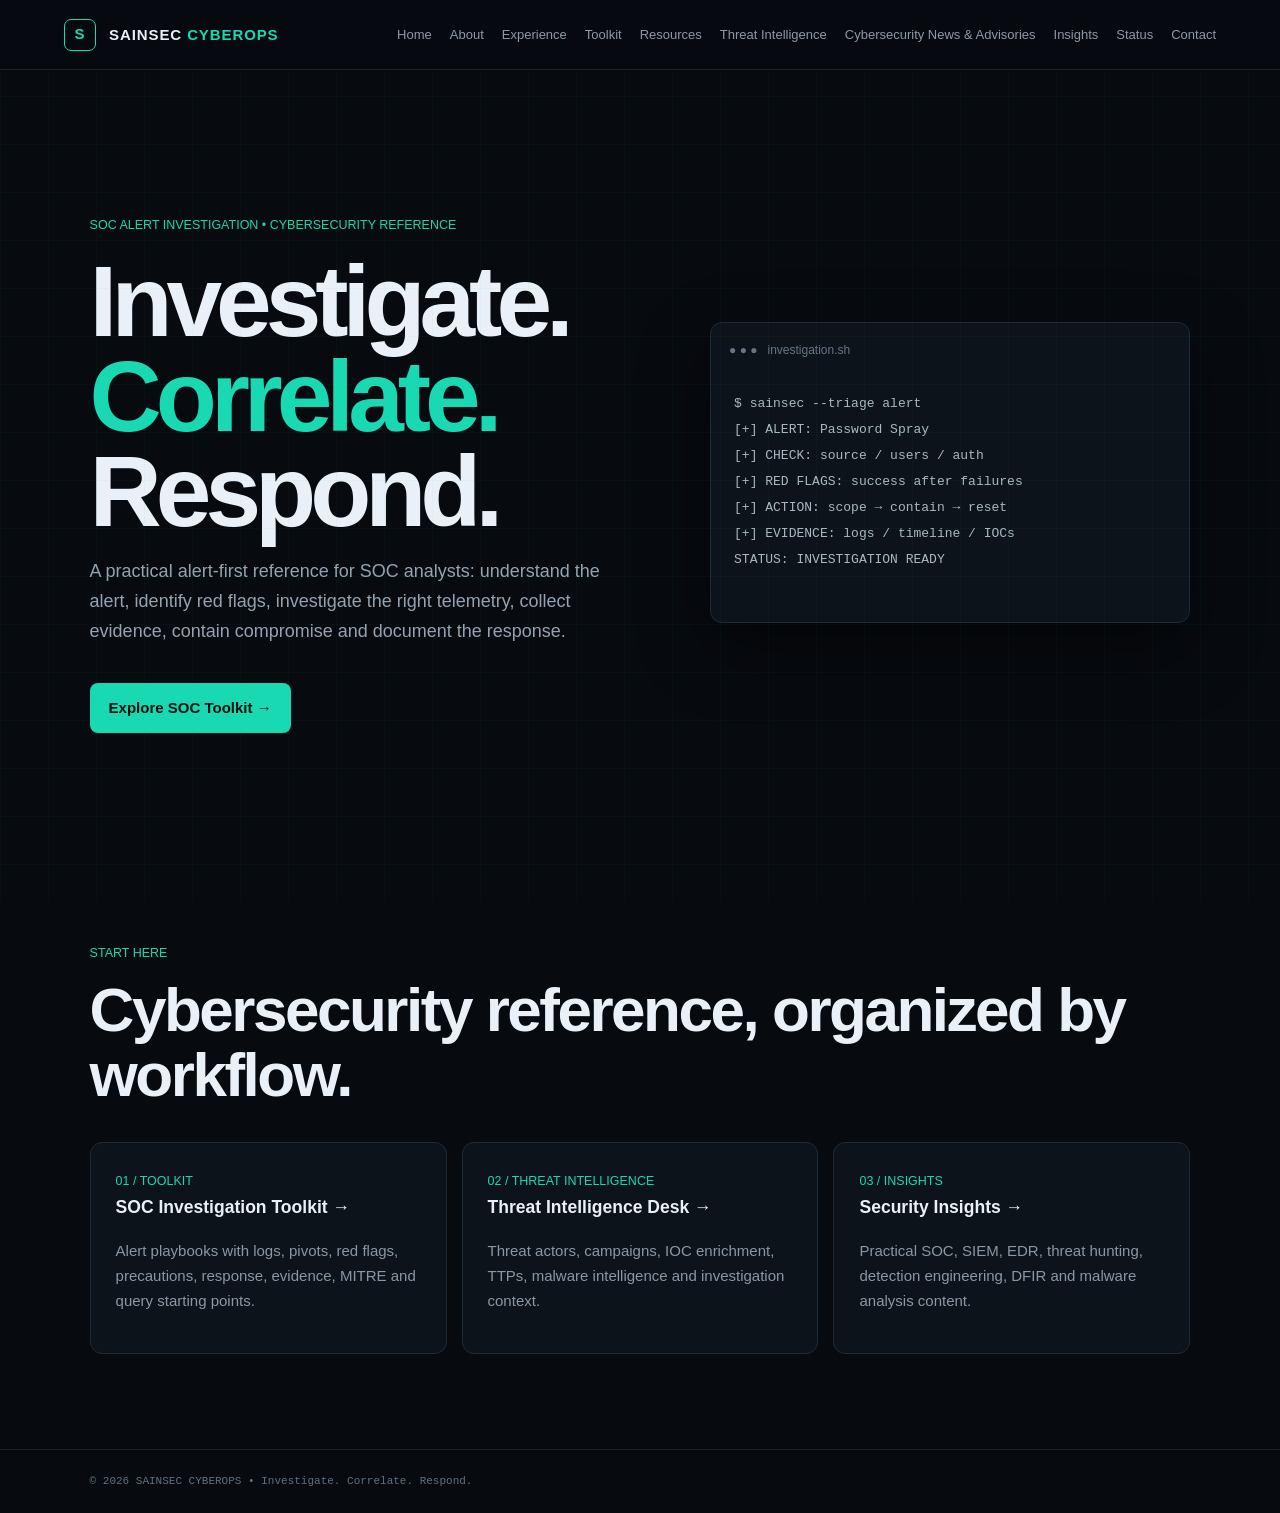
==== commit 741c3ecd: "Update SAINSEC CyberOps website" ====
--- a/index.html
+++ b/index.html
@@ -1,9 +1,9 @@
-<!doctype html><html lang="en"><head><meta charset="utf-8"><meta name="viewport" content="width=device-width,initial-scale=1"><title>SOC Alert Investigation & Cybersecurity Reference | SAINSEC CYBEROPS</title><meta name="description" content="Practical SOC alert investigation, cybersecurity tooling, threat intelligence and incident response reference."><link rel="stylesheet" href="style.css"></head><body><header><a class="brand" href="index.html"><b>S</b> SAINSEC <span>CYBEROPS</span></a><nav><a class="active" href="index.html">Home</a><a class="" href="about.html">About</a><a class="" href="experience.html">Experience</a><a class="" href="toolkit.html">Toolkit</a><a class="" href="resources.html">Resources</a><a class="" href="roadmap.html">Roadmap</a><a class="" href="cti.html">CTI</a><a class="" href="blogs.html">Blogs</a><a class="" href="contact.html">Contact</a></nav><button id="menu">☰</button></header><main>
-<section class="hero page-hero"><div><small>SOC ALERT INVESTIGATION • CYBERSECURITY REFERENCE</small><h1>Investigate.<br><em>Correlate.</em><br>Respond.</h1><p>A practical alert-first reference for SOC analysts: understand the alert, identify red flags, investigate the right telemetry, collect evidence, contain compromise and document the response.</p><a class="btn" href="toolkit.html">Explore SOC Toolkit →</a></div><div class="terminal"><div>● ● ● &nbsp; investigation.sh</div><pre>$ sainsec --triage alert
+<!doctype html><html lang="en"><head><meta charset="utf-8"><meta name="viewport" content="width=device-width,initial-scale=1"><title>SOC Alert Investigation & Cybersecurity Reference | SAINSEC CYBEROPS</title><meta name="description" content="Practical SOC alert investigation, cybersecurity tooling, threat intelligence and incident response reference."><meta name="robots" content="index, follow"><link rel="canonical" href="https://sainseccyberops.in/"><meta property="og:title" content="SAINSEC CYBEROPS | SOC Alert Investigation & Cybersecurity Reference"><meta property="og:description" content="SAINSEC CYBEROPS — SOC alert investigation and cybersecurity reference."><meta property="og:type" content="website"><meta property="og:url" content="https://sainseccyberops.in/"><meta name="twitter:card" content="summary"><meta name="twitter:title" content="SAINSEC CYBEROPS | SOC Alert Investigation & Cybersecurity Reference"><meta name="twitter:description" content="SOC alert investigation and cybersecurity reference."><link rel="stylesheet" href="/style.css"></head><body><header><a class="brand" href="/"><b>S</b> SAINSEC <span>CYBEROPS</span></a><nav><a href="/">Home</a><a href="/about/">About</a><a href="/experience/">Experience</a><a href="/toolkit/">Toolkit</a><a href="/resources/">Resources</a><a href="/threat-intelligence/">Threat Intelligence</a><a href="/news/">Cybersecurity News &amp; Advisories</a><a href="/insights/">Insights</a><a href="/status/">Status</a><a href="/contact/">Contact</a></nav><button id="menu">☰</button></header><main>
+<section class="hero page-hero"><div><small>SOC ALERT INVESTIGATION • CYBERSECURITY REFERENCE</small><h1>Investigate.<br><em>Correlate.</em><br>Respond.</h1><p>A practical alert-first reference for SOC analysts: understand the alert, identify red flags, investigate the right telemetry, collect evidence, contain compromise and document the response.</p><a class="btn" href="/toolkit/">Explore SOC Toolkit →</a></div><div class="terminal"><div>● ● ● &nbsp; investigation.sh</div><pre>$ sainsec --triage alert
 [+] ALERT: Password Spray
 [+] CHECK: source / users / auth
 [+] RED FLAGS: success after failures
 [+] ACTION: scope → contain → reset
 [+] EVIDENCE: logs / timeline / IOCs
 STATUS: INVESTIGATION READY</pre></div></section>
-<section class="home-links"><small>START HERE</small><h2>Cybersecurity reference, organized by workflow.</h2><div class="cards three"><a class="article-link" href="toolkit.html"><article><small>01 / TOOLKIT</small><h3>SOC Investigation Toolkit →</h3><p>Alert playbooks with logs, pivots, red flags, precautions, response, evidence, MITRE and KQL starting points.</p></article></a><a class="article-link" href="resources.html"><article><small>02 / RESOURCES</small><h3>Cybersecurity Resources →</h3><p>Practical links for malware analysis, threat intelligence, CVEs, news, outages, DFIR and analyst utilities.</p></article></a><a class="article-link" href="roadmap.html"><article><small>03 / ROADMAP</small><h3>SOC Learning Roadmap →</h3><p>Progress from security foundations through investigation, threat hunting and detection engineering.</p></article></a></div></section></main><footer>© 2026 SAINSEC CYBEROPS • Investigate. Correlate. Respond.</footer><script src="app.js"></script></body></html>+<section class="home-links"><small>START HERE</small><h2>Cybersecurity reference, organized by workflow.</h2><div class="cards three"><a class="article-link" href="/toolkit/"><article><small>01 / TOOLKIT</small><h3>SOC Investigation Toolkit →</h3><p>Alert playbooks with logs, pivots, red flags, precautions, response, evidence, MITRE and query starting points.</p></article></a><a class="article-link" href="/threat-intelligence/"><article><small>02 / THREAT INTELLIGENCE</small><h3>Threat Intelligence Desk →</h3><p>Threat actors, campaigns, IOC enrichment, TTPs, malware intelligence and investigation context.</p></article></a><a class="article-link" href="/insights/"><article><small>03 / INSIGHTS</small><h3>Security Insights →</h3><p>Practical SOC, SIEM, EDR, threat hunting, detection engineering, DFIR and malware analysis content.</p></article></a></div></section></main><footer>© 2026 SAINSEC CYBEROPS • Investigate. Correlate. Respond.</footer><script src="/app.js"></script></body></html>
--- a/style.css
+++ b/style.css
@@ -27,3 +27,8 @@
 .article-link:hover article{transform:translateY(-3px);border-color:#18d9b1}
 .resources-page-grid{display:grid;gap:12px}
 @media(max-width:900px){.page-head{padding-top:70px}.page-hero{padding-top:60px}}
+
+/* ===== SAINSEC INFORMATION ARCHITECTURE ===== */
+.news-filters{max-width:1100px}.news-filters span{cursor:default}.resource-category.open .resource-items{grid-template-columns:repeat(2,1fr)}
+@media(max-width:1180px){nav{gap:10px;font-size:11px}.brand{font-size:13px}}
+@media(max-width:900px){.resource-category.open .resource-items{grid-template-columns:1fr}.news-filters{gap:6px}}
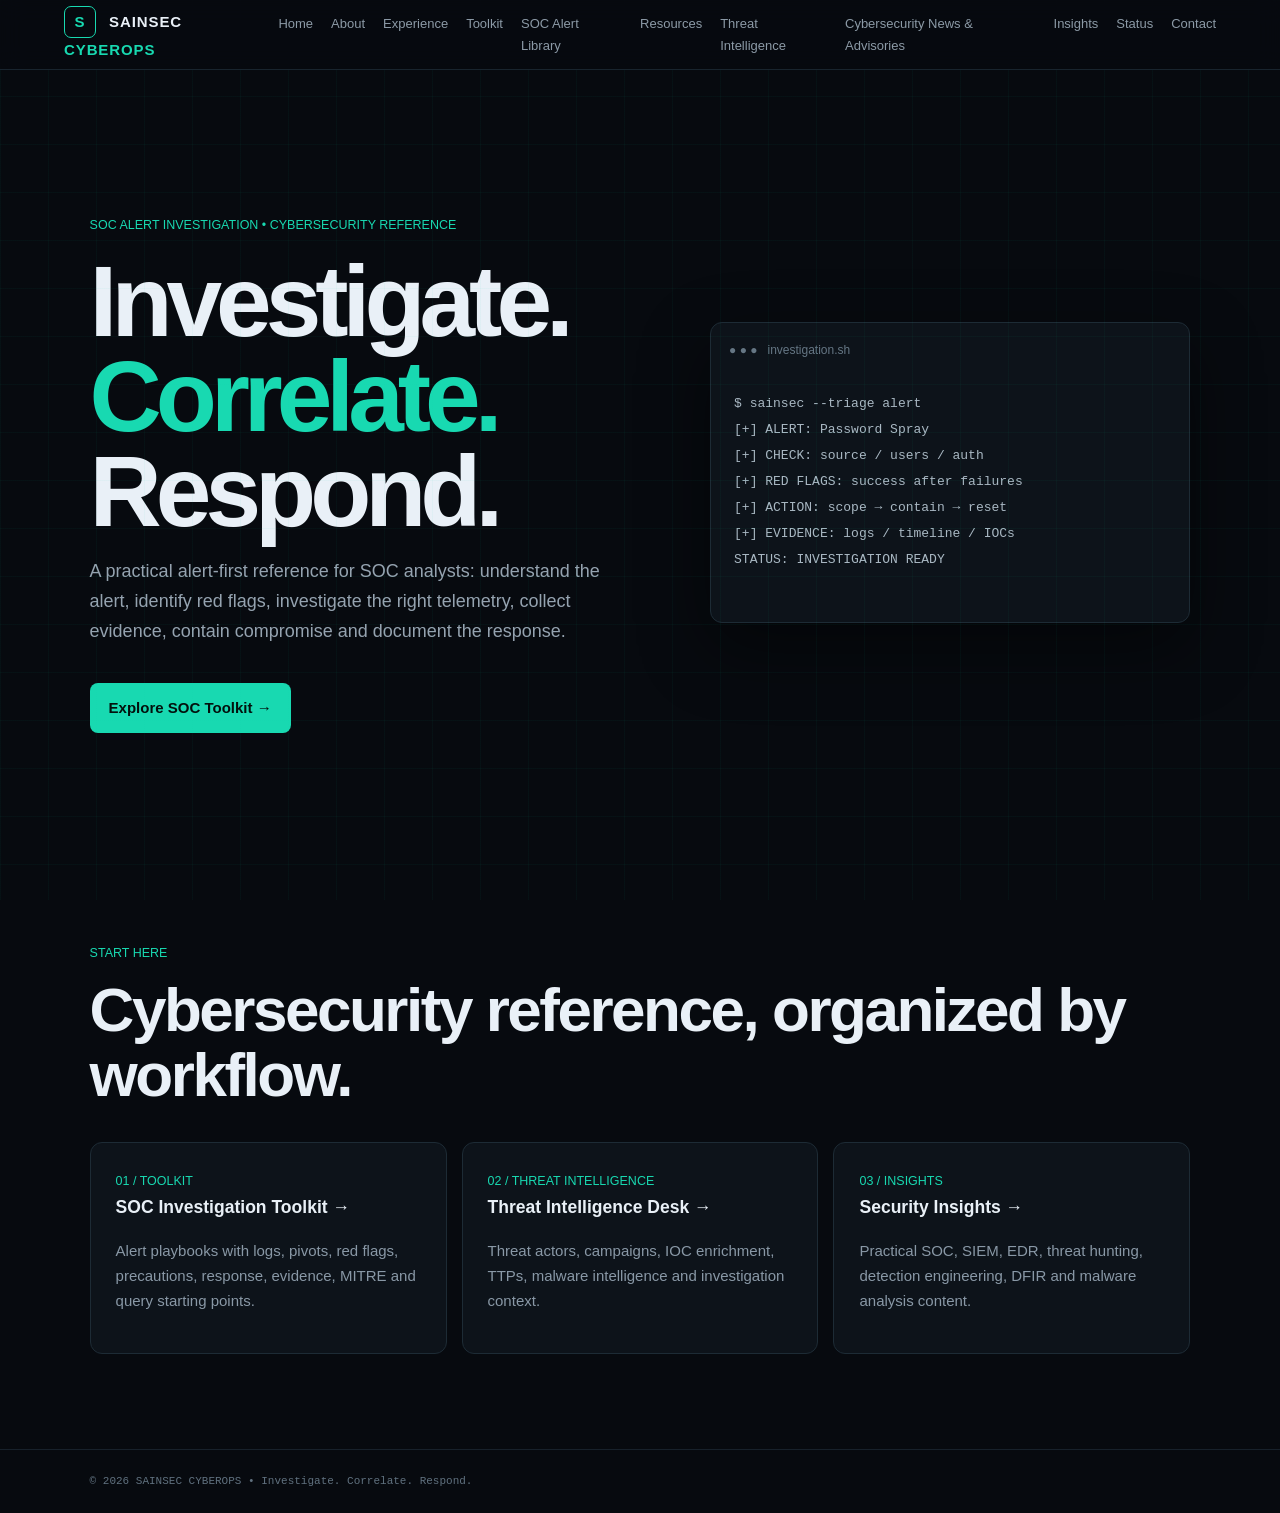
==== commit 173f521f: "Add files via upload" ====
--- a/index.html
+++ b/index.html
@@ -1,4 +1,4 @@
-<!doctype html><html lang="en"><head><meta charset="utf-8"><meta name="viewport" content="width=device-width,initial-scale=1"><title>SOC Alert Investigation & Cybersecurity Reference | SAINSEC CYBEROPS</title><meta name="description" content="Practical SOC alert investigation, cybersecurity tooling, threat intelligence and incident response reference."><meta name="robots" content="index, follow"><link rel="canonical" href="https://sainseccyberops.in/"><meta property="og:title" content="SAINSEC CYBEROPS | SOC Alert Investigation & Cybersecurity Reference"><meta property="og:description" content="SAINSEC CYBEROPS — SOC alert investigation and cybersecurity reference."><meta property="og:type" content="website"><meta property="og:url" content="https://sainseccyberops.in/"><meta name="twitter:card" content="summary"><meta name="twitter:title" content="SAINSEC CYBEROPS | SOC Alert Investigation & Cybersecurity Reference"><meta name="twitter:description" content="SOC alert investigation and cybersecurity reference."><link rel="stylesheet" href="/style.css"></head><body><header><a class="brand" href="/"><b>S</b> SAINSEC <span>CYBEROPS</span></a><nav><a href="/">Home</a><a href="/about/">About</a><a href="/experience/">Experience</a><a href="/toolkit/">Toolkit</a><a href="/resources/">Resources</a><a href="/threat-intelligence/">Threat Intelligence</a><a href="/news/">Cybersecurity News &amp; Advisories</a><a href="/insights/">Insights</a><a href="/status/">Status</a><a href="/contact/">Contact</a></nav><button id="menu">☰</button></header><main>
+<!doctype html><html lang="en"><head><meta charset="utf-8"><meta name="viewport" content="width=device-width,initial-scale=1"><title>SOC Alert Investigation & Cybersecurity Reference | SAINSEC CYBEROPS</title><meta name="description" content="Practical SOC alert investigation, cybersecurity tooling, threat intelligence and incident response reference."><meta name="robots" content="index, follow"><link rel="canonical" href="https://sainseccyberops.in/"><meta property="og:title" content="SAINSEC CYBEROPS | SOC Alert Investigation & Cybersecurity Reference"><meta property="og:description" content="SAINSEC CYBEROPS — SOC alert investigation and cybersecurity reference."><meta property="og:type" content="website"><meta property="og:url" content="https://sainseccyberops.in/"><meta name="twitter:card" content="summary"><meta name="twitter:title" content="SAINSEC CYBEROPS | SOC Alert Investigation & Cybersecurity Reference"><meta name="twitter:description" content="SOC alert investigation and cybersecurity reference."><link rel="stylesheet" href="/style.css"></head><body><header><a class="brand" href="/"><b>S</b> SAINSEC <span>CYBEROPS</span></a><nav><a href="/">Home</a><a href="/about/">About</a><a href="/experience/">Experience</a><a href="/toolkit/">Toolkit</a><a href="/alerts/">SOC Alert Library</a><a href="/resources/">Resources</a><a href="/threat-intelligence/">Threat Intelligence</a><a href="/news/">Cybersecurity News &amp; Advisories</a><a href="/insights/">Insights</a><a href="/status/">Status</a><a href="/contact/">Contact</a></nav><button id="menu">☰</button></header><main>
 <section class="hero page-hero"><div><small>SOC ALERT INVESTIGATION • CYBERSECURITY REFERENCE</small><h1>Investigate.<br><em>Correlate.</em><br>Respond.</h1><p>A practical alert-first reference for SOC analysts: understand the alert, identify red flags, investigate the right telemetry, collect evidence, contain compromise and document the response.</p><a class="btn" href="/toolkit/">Explore SOC Toolkit →</a></div><div class="terminal"><div>● ● ● &nbsp; investigation.sh</div><pre>$ sainsec --triage alert
 [+] ALERT: Password Spray
 [+] CHECK: source / users / auth
